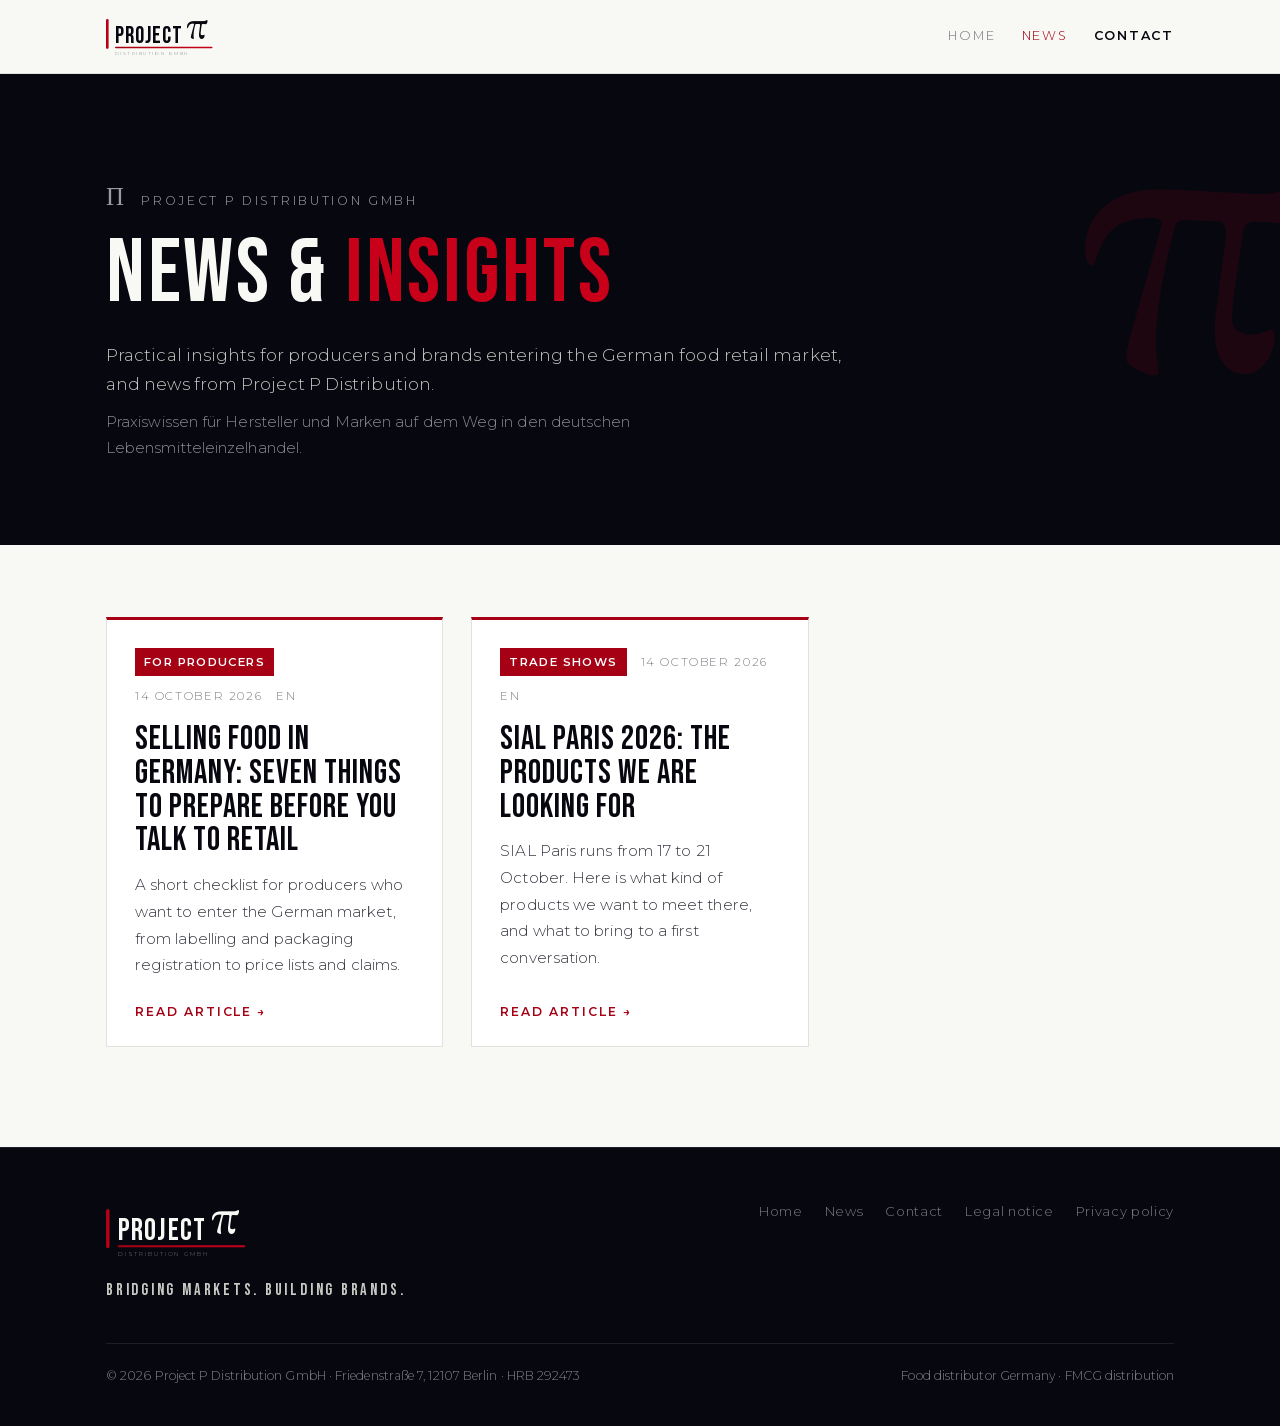
==== news.html @ cd0537bd "Add files via upload" ====
<!DOCTYPE html>
<html lang="en">
<head>
<meta charset="utf-8">
<meta name="viewport" content="width=device-width, initial-scale=1">
<meta name="color-scheme" content="only light">
<meta name="supported-color-schemes" content="light">
<title>News &amp; Insights | Project P Distribution GmbH</title>
<meta name="description" content="Practical insights for producers and brands entering the German food retail market, plus news from Project P Distribution GmbH, Berlin.">
<meta name="robots" content="index, follow, max-snippet:-1, max-image-preview:large">
<meta name="author" content="Project P Distribution GmbH">
<link rel="canonical" href="https://www.projectp-distribution.com/news.html">
<link rel="alternate" type="application/rss+xml" title="Project P Distribution GmbH – News" href="https://www.projectp-distribution.com/feed.xml">
<meta property="og:type" content="website">
<meta property="og:site_name" content="Project P Distribution GmbH">
<meta property="og:title" content="News &amp; Insights | Project P Distribution GmbH">
<meta property="og:description" content="Practical insights for producers and brands entering the German food retail market, plus news from Project P Distribution GmbH, Berlin.">
<meta property="og:url" content="https://www.projectp-distribution.com/news.html">
<meta name="twitter:card" content="summary">
<script type="application/ld+json">{"@context": "https://schema.org", "@type": "Blog", "name": "Project P Distribution GmbH – News & Insights", "url": "https://www.projectp-distribution.com/news.html", "publisher": {"@type": "Organization", "name": "Project P Distribution GmbH", "url": "https://www.projectp-distribution.com/"}, "blogPost": [{"@type": "BlogPosting", "headline": "Selling food in Germany: seven things to prepare before you talk to retail", "url": "https://www.projectp-distribution.com/news-selling-food-in-germany-seven-things-to-prepare.html", "datePublished": "2026-10-14"}, {"@type": "BlogPosting", "headline": "SIAL Paris 2026: The products we are looking for", "url": "https://www.projectp-distribution.com/news-sial-paris-2026-what-we-look-for.html", "datePublished": "2026-10-14"}]}</script>
<link rel="stylesheet" href="site.css">
</head>
<body>
<a class="skip" href="#main" style="position:absolute;left:-9999px">Skip to content</a>
<header class="nh"><div class="bar">
<a class="logo" href="index.html" aria-label="Project P Distribution GmbH"><svg viewBox="0 0 400 130" role="img" aria-label="Logo Project P Distribution GmbH">
<defs><linearGradient id="gN" x1="0%" y1="0%" x2="100%" y2="0%"><stop offset="0%" stop-color="#A50014"/><stop offset="100%" stop-color="#C8001A"/></linearGradient></defs>
<rect x="0" y="18" width="7" height="80" fill="url(#gN)" rx="3.5"/>
<text x="24" y="82" font-family="'Bebas Neue', Impact, 'Arial Narrow', sans-serif" font-size="62" fill="#07070F" letter-spacing="0.04em">PROJECT</text>
<text x="214" y="68" font-family="'EB Garamond', Garamond, 'Times New Roman', serif" font-size="108" fill="#07070F">&#960;</text>
<rect x="24" y="92" width="260" height="4" fill="url(#gN)" rx="2"/>
<text x="24" y="113" font-family="'Montserrat', Helvetica, Arial, sans-serif" font-weight="300" font-size="12" fill="#7A7A82" letter-spacing="0.32em">DISTRIBUTION GMBH</text>
</svg></a>
<nav aria-label="Main"><a class="hide-s" href="index.html">Home</a><a href="news.html" aria-current="page">News</a><a class="nav-cta" href="index.html#kontakt">Contact</a></nav>
</div></header>
<main id="main">
<section class="nhero"><div class="bgpi" aria-hidden="true">&#960;</div><div class="wrap">
<div class="mark"><span class="pi" aria-hidden="true">&#960;</span><span>Project P Distribution GmbH</span></div>
<h1>News &amp; <em>Insights</em></h1>
<p>Practical insights for producers and brands entering the German food retail market, and news from Project P Distribution.</p>
<p class="de">Praxiswissen für Hersteller und Marken auf dem Weg in den deutschen Lebensmitteleinzelhandel.</p>
</div></section>
<div class="wrap"><div class="cards"><a class="card" href="news-selling-food-in-germany-seven-things-to-prepare.html" hreflang="en">
<div class="meta"><span class="chip">For Producers</span><time datetime="2026-10-14">14 October 2026</time><span>EN</span></div>
<h2>Selling food in Germany: seven things to prepare before you talk to retail</h2>
<p>A short checklist for producers who want to enter the German market, from labelling and packaging registration to price lists and claims.</p>
<span class="more">Read article →</span></a><a class="card" href="news-sial-paris-2026-what-we-look-for.html" hreflang="en">
<div class="meta"><span class="chip">Trade Shows</span><time datetime="2026-10-14">14 October 2026</time><span>EN</span></div>
<h2>SIAL Paris 2026: The products we are looking for</h2>
<p>SIAL Paris runs from 17 to 21 October. Here is what kind of products we want to meet there, and what to bring to a first conversation.</p>
<span class="more">Read article →</span></a></div></div>
</main>
<footer><div class="wrap">
<div class="fgrid">
<div><div class="logo"><svg viewBox="0 0 400 130" role="img" aria-label="Logo Project P Distribution GmbH">
<defs><linearGradient id="gF" x1="0%" y1="0%" x2="100%" y2="0%"><stop offset="0%" stop-color="#A50014"/><stop offset="100%" stop-color="#C8001A"/></linearGradient></defs>
<rect x="0" y="18" width="7" height="80" fill="url(#gF)" rx="3.5"/>
<text x="24" y="82" font-family="'Bebas Neue', Impact, 'Arial Narrow', sans-serif" font-size="62" fill="#F8F8F4" letter-spacing="0.04em">PROJECT</text>
<text x="214" y="68" font-family="'EB Garamond', Garamond, 'Times New Roman', serif" font-size="108" fill="#F8F8F4">&#960;</text>
<rect x="24" y="92" width="260" height="4" fill="url(#gF)" rx="2"/>
<text x="24" y="113" font-family="'Montserrat', Helvetica, Arial, sans-serif" font-weight="300" font-size="12" fill="#7A7A82" letter-spacing="0.32em">DISTRIBUTION GMBH</text>
</svg></div><div class="ftag">Bridging markets. Building brands.</div></div>
<div class="flinks"><a href="index.html">Home</a><a href="news.html">News</a><a href="index.html#kontakt">Contact</a><a href="index.html#impressum">Legal notice</a><a href="index.html#datenschutz">Privacy policy</a></div>
</div>
<div class="fbottom"><div>© 2026 Project P Distribution GmbH · Friedenstraße 7, 12107 Berlin · HRB 292473</div><div>Food distributor Germany · FMCG distribution</div></div>
</div></footer>
</body>
</html>
---- site.css ----
/* Project P Distribution GmbH - gemeinsame Styles fuer News/Blog. Schriften: SIL Open Font License. */
html{color-scheme:only light}
@font-face{font-family:'Bebas Neue';font-style:normal;font-weight:400;font-display:swap;src:url([data-uri]) format('woff')}
@font-face{font-family:'EB Garamond';font-style:normal;font-weight:400;font-display:swap;src:url([data-uri]) format('woff')}
@font-face{font-family:'EB Garamond';font-style:normal;font-weight:500;font-display:swap;src:url([data-uri]) format('woff')}
@font-face{font-family:'Montserrat';font-style:normal;font-weight:300;font-display:swap;src:url([data-uri]) format('woff')}
@font-face{font-family:'Montserrat';font-style:normal;font-weight:400;font-display:swap;src:url([data-uri]) format('woff')}
@font-face{font-family:'Montserrat';font-style:normal;font-weight:600;font-display:swap;src:url([data-uri]) format('woff')}
:root{
  --night:#07070F;
  --burg:#A50014;
  --burg2:#C8001A;
  --warm:#F8F8F4;
  --steel:#7A7A82;
  --line:#E2E2DC;
  --line-dark:#1E1E2A;
  --grad:linear-gradient(90deg,#A50014 0%,#C8001A 100%);
  --maxw:1180px;
  --pad:clamp(20px,5vw,56px);
}
*{box-sizing:border-box;margin:0;padding:0}
html{scroll-behavior:smooth;scroll-padding-top:88px;-webkit-text-size-adjust:100%;overflow-x:hidden}
body{
  background:var(--warm);color:var(--night);
  font-family:'Montserrat',Helvetica,Arial,sans-serif;font-weight:300;
  font-size:16.5px;line-height:1.75;letter-spacing:.005em;
  overflow-x:hidden;
}
img,svg{display:block;max-width:100%}
a{color:inherit}
::selection{background:var(--burg);color:#fff}
:focus-visible{outline:2px solid var(--burg);outline-offset:3px}
@media (prefers-reduced-motion:reduce){html{scroll-behavior:auto}*{transition:none!important;animation:none!important}}

.wrap{max-width:var(--maxw);margin:0 auto;padding-left:var(--pad);padding-right:var(--pad)}
h1,h2,h3,.bebas{font-family:'Bebas Neue',Impact,sans-serif;font-weight:400;letter-spacing:.03em;line-height:.98}
h1{font-size:clamp(2.9rem,7.4vw,5.6rem)}
h2{font-size:clamp(2.1rem,4.6vw,3.5rem)}
h3{font-size:clamp(1.3rem,2.2vw,1.7rem);letter-spacing:.045em}
p{max-width:68ch}
.btn{display:inline-block;font-family:'Montserrat',sans-serif;font-weight:600;font-size:.82rem;letter-spacing:.13em;text-transform:uppercase;text-decoration:none;padding:17px 34px;border:0;cursor:pointer;transition:transform .18s ease,filter .18s ease}
.btn-primary{background:var(--grad);color:#fff}
.btn-primary:hover{filter:brightness(1.12);transform:translateY(-2px)}
.btn-ghost{border:1px solid rgba(248,248,244,.35);color:var(--warm);background:none}
.btn-ghost:hover{border-color:var(--warm)}
.btn-dark{background:var(--night);color:var(--warm)}
.btn-dark:hover{filter:brightness(1.5)}
.skip:focus{left:12px!important;top:12px;background:var(--warm);color:var(--night);padding:11px 16px;z-index:300;font-size:.85rem}
.mark{display:flex;align-items:baseline;gap:12px;margin-bottom:20px}
.mark .pi{font-size:1.55rem;color:var(--burg);line-height:1}
.mark span{font-size:.76rem;letter-spacing:.22em;text-transform:uppercase;color:var(--steel)}
footer{background:var(--night);color:var(--steel);border-top:1px solid var(--line-dark);padding:52px 0 40px}
.fgrid{display:flex;flex-wrap:wrap;gap:30px;align-items:flex-start;justify-content:space-between}
footer .logo svg{width:196px;height:64px}
.ftag{font-family:'Bebas Neue',sans-serif;font-size:1.02rem;letter-spacing:.17em;color:#C9C9C4;margin-top:12px}
.flinks{display:flex;flex-wrap:wrap;gap:22px;align-items:center}
.flinks a,.flinks button{background:none;border:0;cursor:pointer;font-family:'Montserrat',sans-serif;font-weight:300;font-size:.82rem;color:var(--steel);text-decoration:none;letter-spacing:.05em}
.flinks a:hover,.flinks button:hover{color:var(--warm)}
.fbottom{margin-top:38px;padding-top:22px;border-top:1px solid var(--line-dark);display:flex;flex-wrap:wrap;gap:14px;justify-content:space-between;font-size:.76rem;line-height:1.7}

/* ---------- NEWS / BLOG ---------- */
.nh{position:sticky;top:0;z-index:90;background:rgba(248,248,244,.97);border-bottom:1px solid var(--line)}
.nh .bar{max-width:var(--maxw);margin:0 auto;padding:12px var(--pad);display:flex;align-items:center;justify-content:space-between;gap:20px}
.nh .logo svg{width:150px;height:49px}
.nh nav{display:flex;align-items:center;gap:26px}
.nh nav a{font-size:.79rem;letter-spacing:.14em;text-transform:uppercase;text-decoration:none;color:var(--steel);transition:color .2s}
.nh nav a:hover,.nh nav a[aria-current="page"]{color:var(--burg)}
.nh nav a.nav-cta{color:var(--night);font-weight:600}
.pi{font-family:'EB Garamond',Garamond,serif;font-weight:400}

.nhero{background:var(--night);color:var(--warm);position:relative;overflow:hidden;padding:clamp(56px,9vw,110px) 0 clamp(48px,7vw,84px)}
.nhero .bgpi{position:absolute;right:-2vw;top:-6vw;font-family:'EB Garamond',Garamond,serif;font-size:clamp(14rem,34vw,30rem);line-height:1;color:rgba(165,0,20,.14);pointer-events:none;user-select:none}
.nhero .mark span{color:#9A9AA2}
.nhero h1{color:var(--warm);position:relative}
.nhero h1 em{font-style:normal;color:var(--burg2)}
.nhero p{position:relative;color:#C9C9C4;margin-top:22px;font-size:1.05rem}
.nhero p.de{color:#8A8A92;margin-top:10px;font-size:.92rem}

.cards{display:grid;grid-template-columns:repeat(auto-fill,minmax(min(100%,320px),1fr));gap:28px;padding:clamp(36px,6vw,72px) 0 clamp(56px,8vw,100px)}
.card{display:flex;flex-direction:column;background:#fff;border:1px solid var(--line);border-top:3px solid var(--burg);padding:28px 28px 24px;text-decoration:none;color:inherit;transition:transform .2s ease,box-shadow .2s ease}
.card:hover{transform:translateY(-4px);box-shadow:0 14px 36px rgba(7,7,15,.09)}
.card .meta{display:flex;flex-wrap:wrap;gap:10px 14px;align-items:center;font-size:.72rem;letter-spacing:.14em;text-transform:uppercase;color:var(--steel);margin-bottom:16px}
.chip{display:inline-block;background:var(--burg);color:#fff;font-weight:600;padding:4px 9px;letter-spacing:.12em}
.card h2{font-size:clamp(1.7rem,2.6vw,2.15rem);line-height:1.02;margin-bottom:14px}
.card p{font-size:.95rem;color:#3A3A44;margin-bottom:22px;flex:1}
.card .more{font-size:.76rem;font-weight:600;letter-spacing:.16em;text-transform:uppercase;color:var(--burg)}
.empty{padding:60px 0;color:var(--steel)}

.post{max-width:760px;margin:0 auto;padding:clamp(40px,6vw,76px) var(--pad) clamp(40px,6vw,72px)}
.crumb{font-size:.74rem;letter-spacing:.14em;text-transform:uppercase;margin-bottom:28px}
.crumb a{color:var(--steel);text-decoration:none}
.crumb a:hover{color:var(--burg)}
.post .meta{display:flex;flex-wrap:wrap;gap:10px 16px;align-items:center;font-size:.74rem;letter-spacing:.14em;text-transform:uppercase;color:var(--steel);margin-bottom:20px}
.post h1{font-size:clamp(2.5rem,6.2vw,4.3rem);margin-bottom:26px}
.post .lede{font-size:1.18rem;line-height:1.7;color:#2A2A34;font-weight:400;margin-bottom:34px;padding-bottom:30px;border-bottom:1px solid var(--line);max-width:none}
.prose p{margin:0 0 1.2em;max-width:none}
.prose h2{font-size:clamp(1.9rem,3.6vw,2.5rem);margin:1.9em 0 .6em}
.prose h3{margin:1.6em 0 .5em}
.prose ul,.prose ol{margin:0 0 1.3em 1.3em}
.prose li{margin-bottom:.55em;padding-left:.3em}
.prose li::marker{color:var(--burg);font-weight:600}
.prose a{color:var(--burg);text-underline-offset:3px}
.prose a:hover{color:var(--burg2)}
.prose strong{font-weight:600}
.prose blockquote{border-left:3px solid var(--burg);padding:4px 0 4px 22px;margin:1.6em 0;color:#2A2A34;font-family:'EB Garamond',Garamond,serif;font-size:1.35rem;line-height:1.5}
.prose hr{border:0;border-top:1px solid var(--line);margin:2.2em 0}
.prose img{height:auto;margin:1.6em 0}
.prose table{width:100%;border-collapse:collapse;margin:1.6em 0;font-size:.92rem}
.prose th,.prose td{border-bottom:1px solid var(--line);padding:10px 12px;text-align:left;vertical-align:top}
.prose th{font-weight:600;font-size:.76rem;letter-spacing:.12em;text-transform:uppercase;color:var(--steel)}
.prose em.note{display:block;font-style:normal;font-size:.85rem;color:var(--steel);border-top:1px solid var(--line);padding-top:16px;margin-top:2.4em}

.cta{background:var(--night);color:var(--warm);padding:clamp(28px,4vw,44px);margin:44px 0 0;border-top:3px solid var(--burg)}
.cta h2{color:var(--warm);font-size:clamp(1.8rem,3.4vw,2.4rem);margin-bottom:14px}
.cta p{color:#C9C9C4;margin-bottom:24px;font-size:.98rem}

.more-posts{background:#fff;border-top:1px solid var(--line);padding:clamp(40px,6vw,72px) 0}
.more-posts h2{font-size:clamp(1.8rem,3.4vw,2.4rem);margin-bottom:6px}
.more-posts .cards{padding:26px 0 0}

@media(max-width:620px){
  .nh .logo svg{width:116px;height:38px}
  .nh nav{gap:16px}
  .nh nav a{font-size:.7rem;letter-spacing:.1em}
  .nh nav a.hide-s{display:none}
  .post .lede{font-size:1.06rem}
}
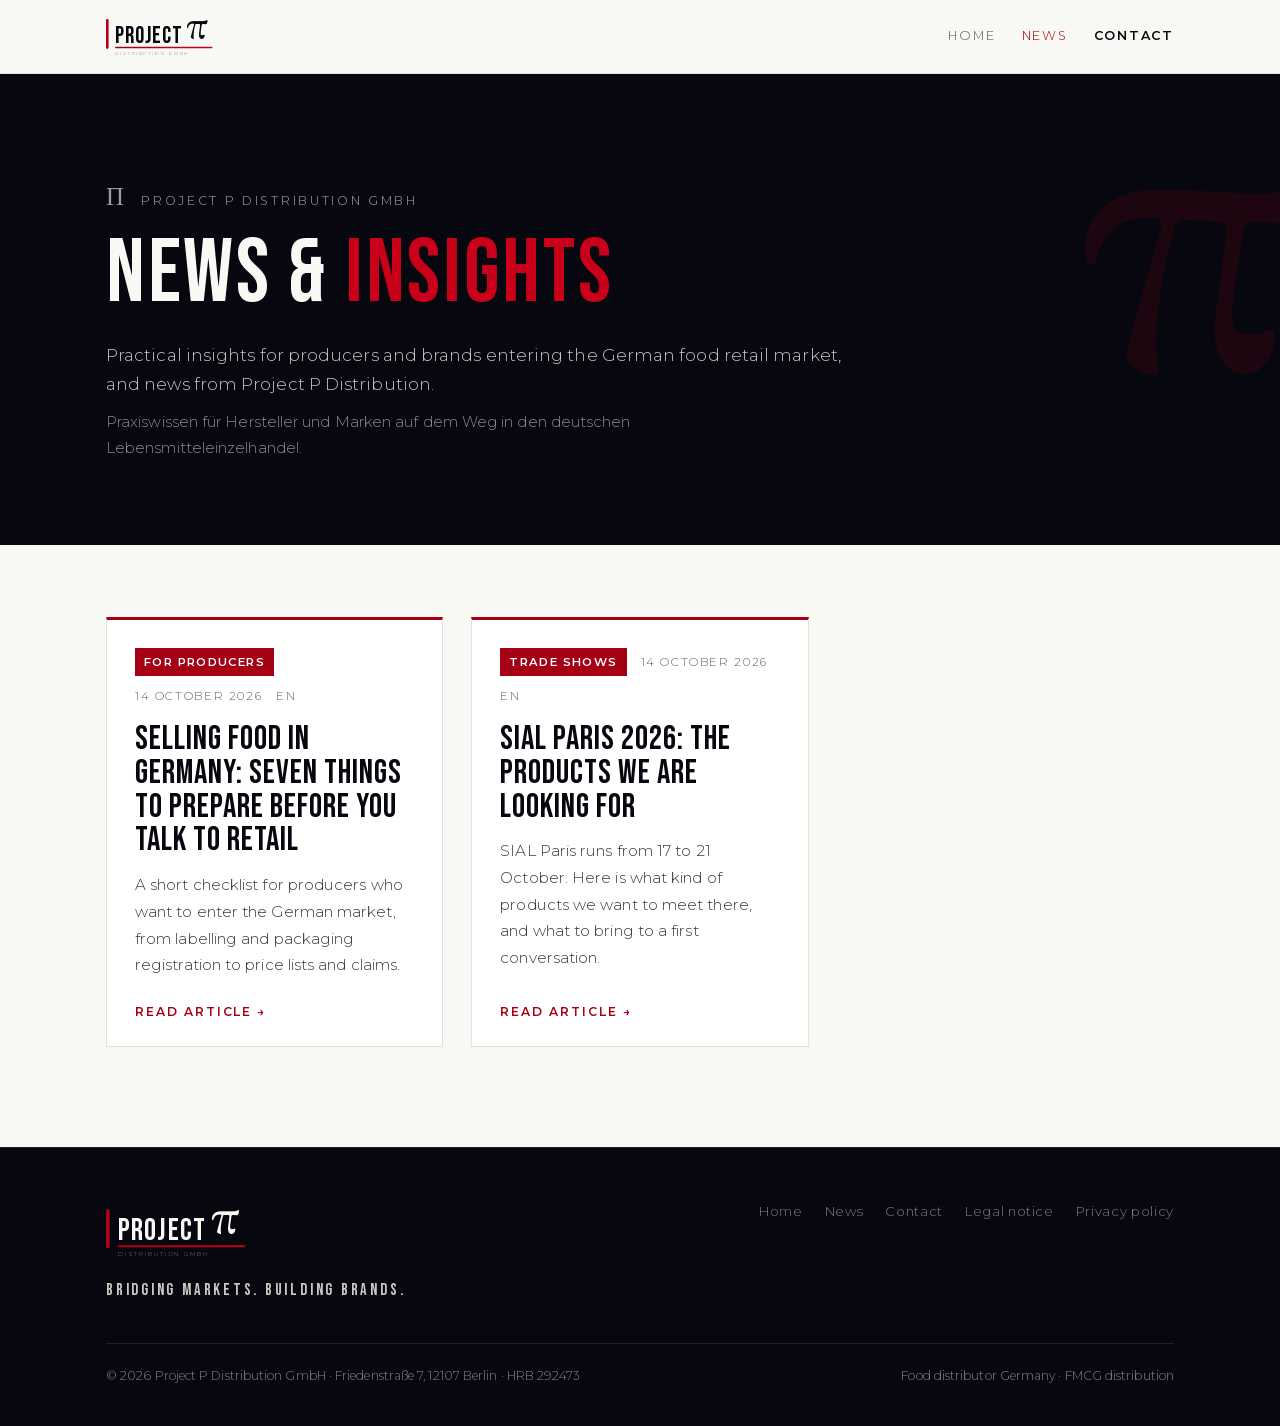
==== commit b39bd905: "Add files via upload" ====
--- a/news.html
+++ b/news.html
@@ -38,7 +38,7 @@
 <div class="mark"><span class="pi" aria-hidden="true">&#960;</span><span>Project P Distribution GmbH</span></div>
 <h1>News &amp; <em>Insights</em></h1>
 <p>Practical insights for producers and brands entering the German food retail market, and news from Project P Distribution.</p>
-<p class="de">Praxiswissen für Hersteller und Marken auf dem Weg in den deutschen Lebensmitteleinzelhandel.</p>
+<p class="de" lang="de">Praxiswissen für Hersteller und Marken auf dem Weg in den deutschen Lebensmitteleinzelhandel.</p>
 </div></section>
 <div class="wrap"><div class="cards"><a class="card" href="news-selling-food-in-germany-seven-things-to-prepare.html" hreflang="en">
 <div class="meta"><span class="chip">For Producers</span><time datetime="2026-10-14">14 October 2026</time><span>EN</span></div>
--- a/site.css
+++ b/site.css
@@ -12,6 +12,7 @@
   --burg2:#C8001A;
   --warm:#F8F8F4;
   --steel:#7A7A82;
+  --ink2:#5E5E66;
   --line:#E2E2DC;
   --line-dark:#1E1E2A;
   --grad:linear-gradient(90deg,#A50014 0%,#C8001A 100%);
@@ -38,23 +39,23 @@
 h2{font-size:clamp(2.1rem,4.6vw,3.5rem)}
 h3{font-size:clamp(1.3rem,2.2vw,1.7rem);letter-spacing:.045em}
 p{max-width:68ch}
-.btn{display:inline-block;font-family:'Montserrat',sans-serif;font-weight:600;font-size:.82rem;letter-spacing:.13em;text-transform:uppercase;text-decoration:none;padding:17px 34px;border:0;cursor:pointer;transition:transform .18s ease,filter .18s ease}
+.btn{display:inline-block;font-family:'Montserrat',sans-serif;font-weight:600;font-size:.82rem;letter-spacing:.13em;text-transform:uppercase;text-decoration:none;padding:17px 34px;border:0;cursor:pointer;transition:transform .2s ease,filter .2s ease,border-color .2s ease,background-color .2s ease,color .2s ease,box-shadow .2s ease}
 .btn-primary{background:var(--grad);color:#fff}
 .btn-primary:hover{filter:brightness(1.12);transform:translateY(-2px)}
 .btn-ghost{border:1px solid rgba(248,248,244,.35);color:var(--warm);background:none}
-.btn-ghost:hover{border-color:var(--warm)}
+.btn-ghost:hover{border-color:var(--warm);background:rgba(248,248,244,.06);transform:translateY(-2px)}
 .btn-dark{background:var(--night);color:var(--warm)}
 .btn-dark:hover{filter:brightness(1.5)}
 .skip:focus{left:12px!important;top:12px;background:var(--warm);color:var(--night);padding:11px 16px;z-index:300;font-size:.85rem}
 .mark{display:flex;align-items:baseline;gap:12px;margin-bottom:20px}
 .mark .pi{font-size:1.55rem;color:var(--burg);line-height:1}
-.mark span{font-size:.76rem;letter-spacing:.22em;text-transform:uppercase;color:var(--steel)}
+.mark span{font-size:.76rem;letter-spacing:.22em;text-transform:uppercase;color:var(--ink2)}
 footer{background:var(--night);color:var(--steel);border-top:1px solid var(--line-dark);padding:52px 0 40px}
 .fgrid{display:flex;flex-wrap:wrap;gap:30px;align-items:flex-start;justify-content:space-between}
 footer .logo svg{width:196px;height:64px}
 .ftag{font-family:'Bebas Neue',sans-serif;font-size:1.02rem;letter-spacing:.17em;color:#C9C9C4;margin-top:12px}
 .flinks{display:flex;flex-wrap:wrap;gap:22px;align-items:center}
-.flinks a,.flinks button{background:none;border:0;cursor:pointer;font-family:'Montserrat',sans-serif;font-weight:300;font-size:.82rem;color:var(--steel);text-decoration:none;letter-spacing:.05em}
+.flinks a,.flinks button{background:none;border:0;cursor:pointer;font-family:'Montserrat',sans-serif;font-weight:300;font-size:.82rem;color:var(--steel);text-decoration:none;letter-spacing:.05em;transition:color .2s ease}
 .flinks a:hover,.flinks button:hover{color:var(--warm)}
 .fbottom{margin-top:38px;padding-top:22px;border-top:1px solid var(--line-dark);display:flex;flex-wrap:wrap;gap:14px;justify-content:space-between;font-size:.76rem;line-height:1.7}
 
@@ -63,7 +64,7 @@
 .nh .bar{max-width:var(--maxw);margin:0 auto;padding:12px var(--pad);display:flex;align-items:center;justify-content:space-between;gap:20px}
 .nh .logo svg{width:150px;height:49px}
 .nh nav{display:flex;align-items:center;gap:26px}
-.nh nav a{font-size:.79rem;letter-spacing:.14em;text-transform:uppercase;text-decoration:none;color:var(--steel);transition:color .2s}
+.nh nav a{font-size:.79rem;letter-spacing:.14em;text-transform:uppercase;text-decoration:none;color:var(--ink2);transition:color .2s}
 .nh nav a:hover,.nh nav a[aria-current="page"]{color:var(--burg)}
 .nh nav a.nav-cta{color:var(--night);font-weight:600}
 .pi{font-family:'EB Garamond',Garamond,serif;font-weight:400}
@@ -79,18 +80,18 @@
 .cards{display:grid;grid-template-columns:repeat(auto-fill,minmax(min(100%,320px),1fr));gap:28px;padding:clamp(36px,6vw,72px) 0 clamp(56px,8vw,100px)}
 .card{display:flex;flex-direction:column;background:#fff;border:1px solid var(--line);border-top:3px solid var(--burg);padding:28px 28px 24px;text-decoration:none;color:inherit;transition:transform .2s ease,box-shadow .2s ease}
 .card:hover{transform:translateY(-4px);box-shadow:0 14px 36px rgba(7,7,15,.09)}
-.card .meta{display:flex;flex-wrap:wrap;gap:10px 14px;align-items:center;font-size:.72rem;letter-spacing:.14em;text-transform:uppercase;color:var(--steel);margin-bottom:16px}
+.card .meta{display:flex;flex-wrap:wrap;gap:10px 14px;align-items:center;font-size:.72rem;letter-spacing:.14em;text-transform:uppercase;color:var(--ink2);margin-bottom:16px}
 .chip{display:inline-block;background:var(--burg);color:#fff;font-weight:600;padding:4px 9px;letter-spacing:.12em}
 .card h2{font-size:clamp(1.7rem,2.6vw,2.15rem);line-height:1.02;margin-bottom:14px}
 .card p{font-size:.95rem;color:#3A3A44;margin-bottom:22px;flex:1}
 .card .more{font-size:.76rem;font-weight:600;letter-spacing:.16em;text-transform:uppercase;color:var(--burg)}
-.empty{padding:60px 0;color:var(--steel)}
+.empty{padding:60px 0;color:var(--ink2)}
 
 .post{max-width:760px;margin:0 auto;padding:clamp(40px,6vw,76px) var(--pad) clamp(40px,6vw,72px)}
 .crumb{font-size:.74rem;letter-spacing:.14em;text-transform:uppercase;margin-bottom:28px}
-.crumb a{color:var(--steel);text-decoration:none}
+.crumb a{color:var(--ink2);text-decoration:none;transition:color .2s}
 .crumb a:hover{color:var(--burg)}
-.post .meta{display:flex;flex-wrap:wrap;gap:10px 16px;align-items:center;font-size:.74rem;letter-spacing:.14em;text-transform:uppercase;color:var(--steel);margin-bottom:20px}
+.post .meta{display:flex;flex-wrap:wrap;gap:10px 16px;align-items:center;font-size:.74rem;letter-spacing:.14em;text-transform:uppercase;color:var(--ink2);margin-bottom:20px}
 .post h1{font-size:clamp(2.5rem,6.2vw,4.3rem);margin-bottom:26px}
 .post .lede{font-size:1.18rem;line-height:1.7;color:#2A2A34;font-weight:400;margin-bottom:34px;padding-bottom:30px;border-bottom:1px solid var(--line);max-width:none}
 .prose p{margin:0 0 1.2em;max-width:none}
@@ -99,7 +100,7 @@
 .prose ul,.prose ol{margin:0 0 1.3em 1.3em}
 .prose li{margin-bottom:.55em;padding-left:.3em}
 .prose li::marker{color:var(--burg);font-weight:600}
-.prose a{color:var(--burg);text-underline-offset:3px}
+.prose a{color:var(--burg);text-underline-offset:3px;transition:color .2s}
 .prose a:hover{color:var(--burg2)}
 .prose strong{font-weight:600}
 .prose blockquote{border-left:3px solid var(--burg);padding:4px 0 4px 22px;margin:1.6em 0;color:#2A2A34;font-family:'EB Garamond',Garamond,serif;font-size:1.35rem;line-height:1.5}
@@ -107,8 +108,8 @@
 .prose img{height:auto;margin:1.6em 0}
 .prose table{width:100%;border-collapse:collapse;margin:1.6em 0;font-size:.92rem}
 .prose th,.prose td{border-bottom:1px solid var(--line);padding:10px 12px;text-align:left;vertical-align:top}
-.prose th{font-weight:600;font-size:.76rem;letter-spacing:.12em;text-transform:uppercase;color:var(--steel)}
-.prose em.note{display:block;font-style:normal;font-size:.85rem;color:var(--steel);border-top:1px solid var(--line);padding-top:16px;margin-top:2.4em}
+.prose th{font-weight:600;font-size:.76rem;letter-spacing:.12em;text-transform:uppercase;color:var(--ink2)}
+.prose em.note{display:block;font-style:normal;font-size:.85rem;color:var(--ink2);border-top:1px solid var(--line);padding-top:16px;margin-top:2.4em}
 
 .cta{background:var(--night);color:var(--warm);padding:clamp(28px,4vw,44px);margin:44px 0 0;border-top:3px solid var(--burg)}
 .cta h2{color:var(--warm);font-size:clamp(1.8rem,3.4vw,2.4rem);margin-bottom:14px}
@@ -118,6 +119,9 @@
 .more-posts h2{font-size:clamp(1.8rem,3.4vw,2.4rem);margin-bottom:6px}
 .more-posts .cards{padding:26px 0 0}
 
+/* Fokus auf dunklem Grund */
+.nhero :focus-visible,.cta :focus-visible,footer :focus-visible{outline-color:#F8F8F4}
+
 @media(max-width:620px){
   .nh .logo svg{width:116px;height:38px}
   .nh nav{gap:16px}
